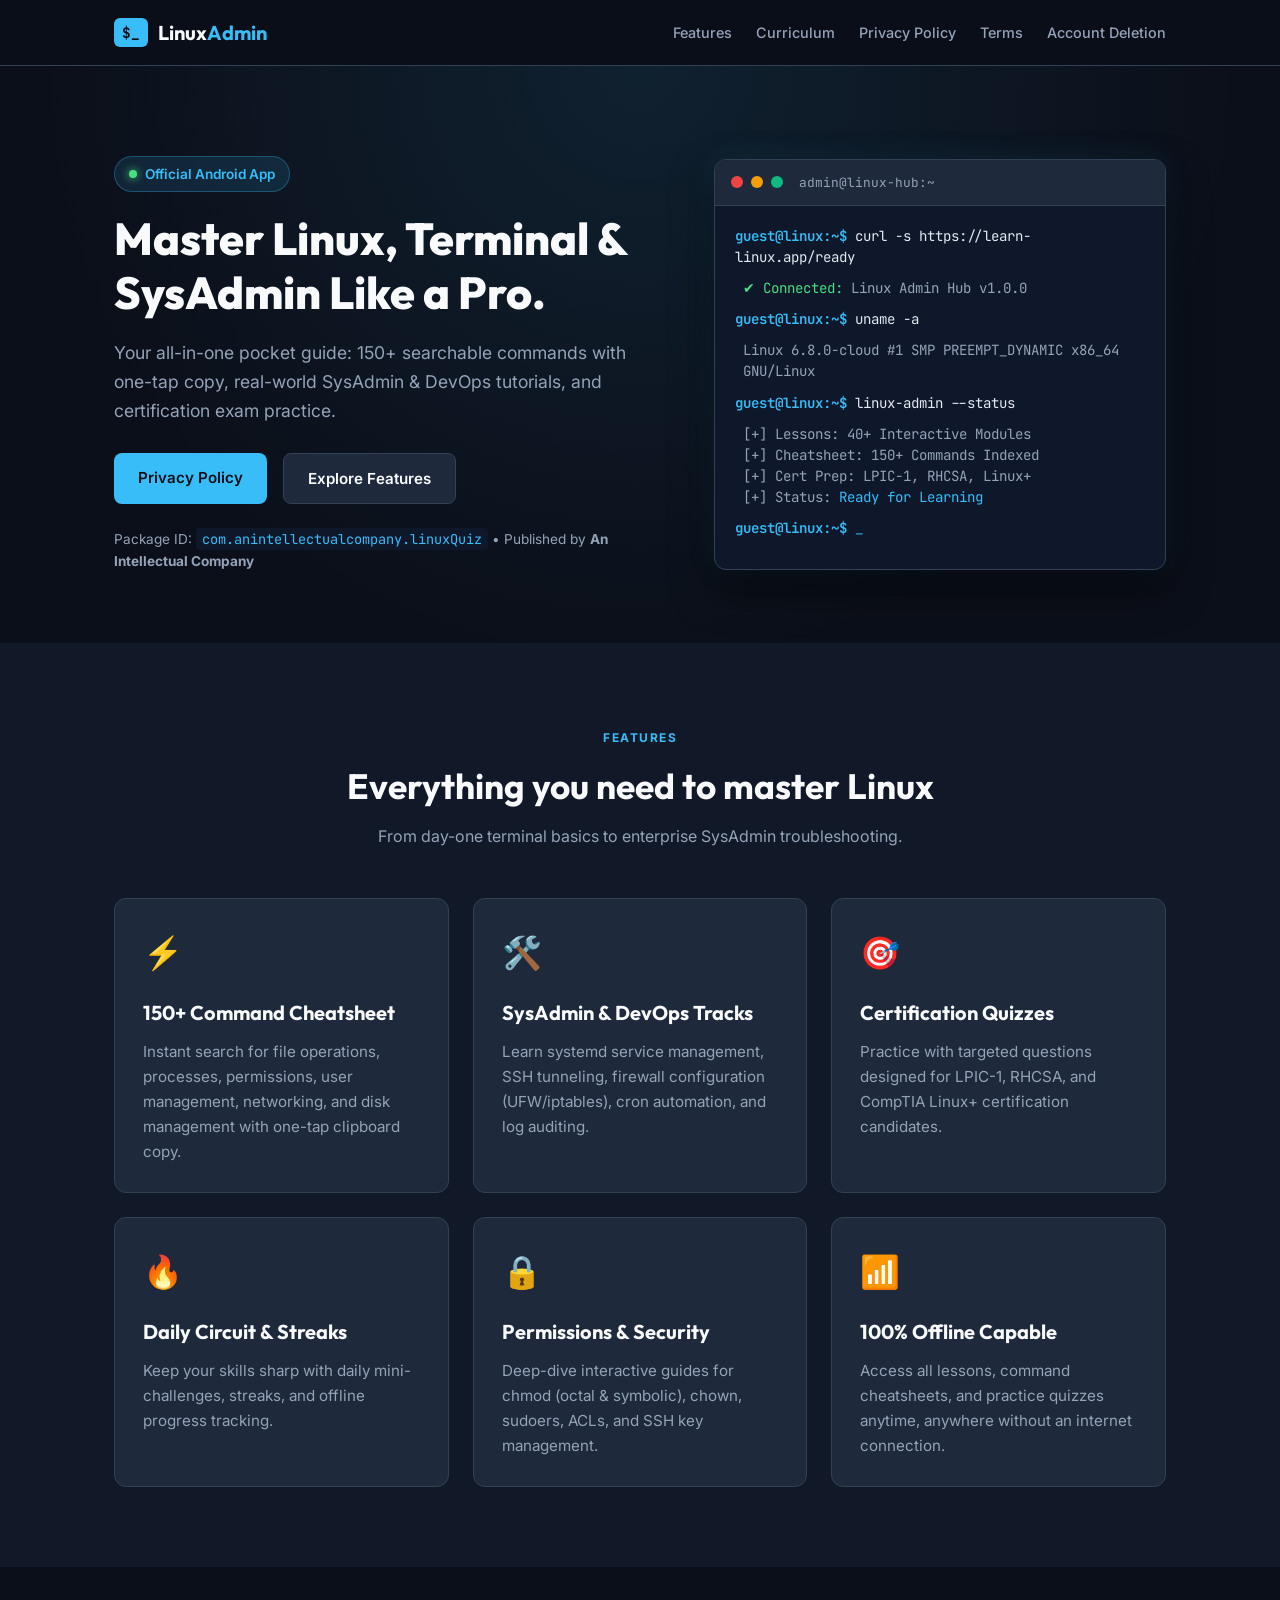
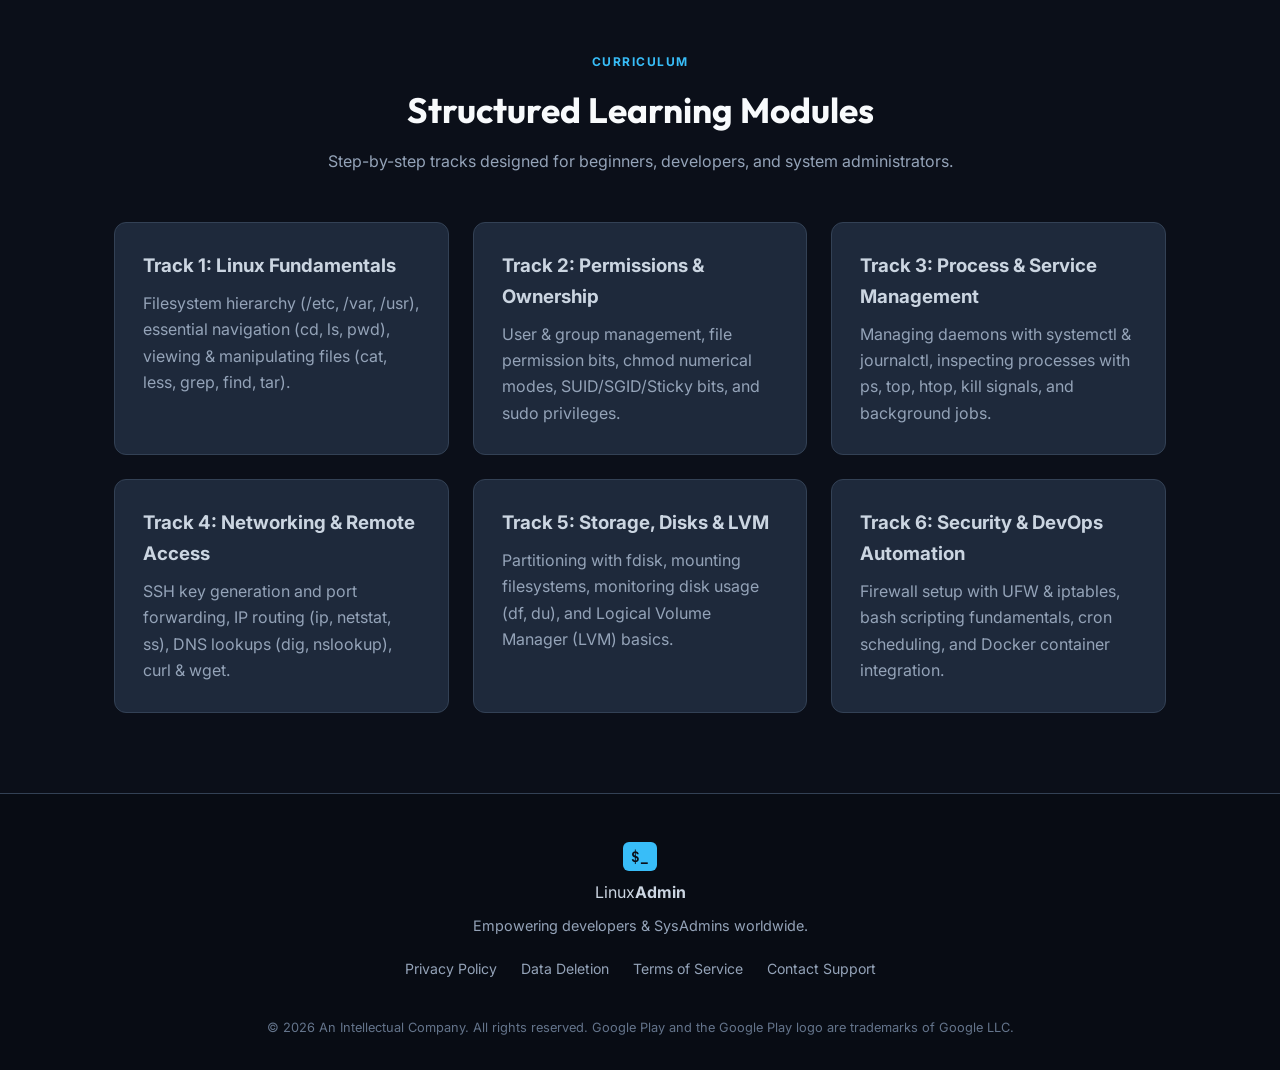
==== index.html @ d14bd43d "feat: complete Linux Admin website, privacy policy, terms, and deletion portal" ====
﻿<!DOCTYPE html>
<html lang="en" data-theme="dark">
<head>
  <meta charset="UTF-8">
  <meta name="viewport" content="width=device-width, initial-scale=1.0">
  <title>Learn Linux: Commands & Admin | Official Android App</title>
  <meta name="description" content="Master Linux commands, terminal cheatsheets, SysAdmin & DevOps guides, and certification exam quizzes with Learn Linux: Commands & Admin.">
  <meta name="author" content="An Intellectual Company">
  <link rel="preconnect" href="https://fonts.googleapis.com">
  <link rel="preconnect" href="https://fonts.gstatic.com" crossorigin>
  <link href="https://fonts.googleapis.com/css2?family=Inter:wght@300;400;500;600;700;800&family=JetBrains+Mono:wght@400;500;600;700&family=Outfit:wght@600;700;800&display=swap" rel="stylesheet">
  <link rel="stylesheet" href="styles.css">
</head>
<body>

  <!-- Navigation -->
  <header class="navbar">
    <div class="nav-container">
      <a href="index.html" class="brand">
        <span class="terminal-icon">$_</span>
        <span>Linux<b>Admin</b></span>
      </a>
      <nav class="nav-links">
        <a href="#features">Features</a>
        <a href="#curriculum">Curriculum</a>
        <a href="privacy.html">Privacy Policy</a>
        <a href="terms.html">Terms</a>
        <a href="delete-account.html">Account Deletion</a>
      </nav>
    </div>
  </header>

  <!-- Hero Section -->
  <section class="hero">
    <div class="container hero-content">
      <div class="hero-text">
        <div class="badge">
          <span class="pulse-dot"></span> Official Android App
        </div>
        <h1>Master Linux, Terminal & SysAdmin Like a Pro.</h1>
        <p>Your all-in-one pocket guide: 150+ searchable commands with one-tap copy, real-world SysAdmin & DevOps tutorials, and certification exam practice.</p>
        <div class="hero-actions">
          <a href="privacy.html" class="btn btn-primary">Privacy Policy</a>
          <a href="#features" class="btn btn-secondary">Explore Features</a>
        </div>
        <div class="meta-tag">
          Package ID: <code>com.anintellectualcompany.linuxQuiz</code> &bull; Published by <b>An Intellectual Company</b>
        </div>
      </div>
      <div class="hero-terminal">
        <div class="terminal-window">
          <div class="terminal-header">
            <span class="dot red"></span>
            <span class="dot yellow"></span>
            <span class="dot green"></span>
            <span class="terminal-title">admin@linux-hub:~</span>
          </div>
          <div class="terminal-body">
            <p><span class="prompt">guest@linux:~$</span> curl -s https://learn-linux.app/ready</p>
            <p class="term-out"><span class="highlight-green">✔ Connected:</span> Linux Admin Hub v1.0.0</p>
            <p><span class="prompt">guest@linux:~$</span> uname -a</p>
            <p class="term-out">Linux 6.8.0-cloud #1 SMP PREEMPT_DYNAMIC x86_64 GNU/Linux</p>
            <p><span class="prompt">guest@linux:~$</span> linux-admin --status</p>
            <p class="term-out">
              [+] Lessons: 40+ Interactive Modules<br>
              [+] Cheatsheet: 150+ Commands Indexed<br>
              [+] Cert Prep: LPIC-1, RHCSA, Linux+<br>
              [+] Status: <span class="highlight-cyan">Ready for Learning</span>
            </p>
            <p><span class="prompt">guest@linux:~$</span> <span class="cursor">_</span></p>
          </div>
        </div>
      </div>
    </div>
  </section>

  <!-- Features Grid -->
  <section id="features" class="features section-padding">
    <div class="container">
      <div class="section-heading">
        <span class="sub-badge">FEATURES</span>
        <h2>Everything you need to master Linux</h2>
        <p>From day-one terminal basics to enterprise SysAdmin troubleshooting.</p>
      </div>
      <div class="features-grid">
        <div class="card feature-card">
          <div class="icon">⚡</div>
          <h3>150+ Command Cheatsheet</h3>
          <p>Instant search for file operations, processes, permissions, user management, networking, and disk management with one-tap clipboard copy.</p>
        </div>
        <div class="card feature-card">
          <div class="icon">🛠️</div>
          <h3>SysAdmin & DevOps Tracks</h3>
          <p>Learn systemd service management, SSH tunneling, firewall configuration (UFW/iptables), cron automation, and log auditing.</p>
        </div>
        <div class="card feature-card">
          <div class="icon">🎯</div>
          <h3>Certification Quizzes</h3>
          <p>Practice with targeted questions designed for LPIC-1, RHCSA, and CompTIA Linux+ certification candidates.</p>
        </div>
        <div class="card feature-card">
          <div class="icon">🔥</div>
          <h3>Daily Circuit & Streaks</h3>
          <p>Keep your skills sharp with daily mini-challenges, streaks, and offline progress tracking.</p>
        </div>
        <div class="card feature-card">
          <div class="icon">🔒</div>
          <h3>Permissions & Security</h3>
          <p>Deep-dive interactive guides for chmod (octal & symbolic), chown, sudoers, ACLs, and SSH key management.</p>
        </div>
        <div class="card feature-card">
          <div class="icon">📶</div>
          <h3>100% Offline Capable</h3>
          <p>Access all lessons, command cheatsheets, and practice quizzes anytime, anywhere without an internet connection.</p>
        </div>
      </div>
    </div>
  </section>

  <!-- Curriculum Section -->
  <section id="curriculum" class="section-padding">
    <div class="container">
      <div class="section-heading">
        <span class="sub-badge">CURRICULUM</span>
        <h2>Structured Learning Modules</h2>
        <p>Step-by-step tracks designed for beginners, developers, and system administrators.</p>
      </div>
      <div class="features-grid">
        <div class="card">
          <h3>Track 1: Linux Fundamentals</h3>
          <p style="color: var(--text-muted); margin-top: 8px;">Filesystem hierarchy (/etc, /var, /usr), essential navigation (cd, ls, pwd), viewing & manipulating files (cat, less, grep, find, tar).</p>
        </div>
        <div class="card">
          <h3>Track 2: Permissions & Ownership</h3>
          <p style="color: var(--text-muted); margin-top: 8px;">User & group management, file permission bits, chmod numerical modes, SUID/SGID/Sticky bits, and sudo privileges.</p>
        </div>
        <div class="card">
          <h3>Track 3: Process & Service Management</h3>
          <p style="color: var(--text-muted); margin-top: 8px;">Managing daemons with systemctl & journalctl, inspecting processes with ps, top, htop, kill signals, and background jobs.</p>
        </div>
        <div class="card">
          <h3>Track 4: Networking & Remote Access</h3>
          <p style="color: var(--text-muted); margin-top: 8px;">SSH key generation and port forwarding, IP routing (ip, netstat, ss), DNS lookups (dig, nslookup), curl & wget.</p>
        </div>
        <div class="card">
          <h3>Track 5: Storage, Disks & LVM</h3>
          <p style="color: var(--text-muted); margin-top: 8px;">Partitioning with fdisk, mounting filesystems, monitoring disk usage (df, du), and Logical Volume Manager (LVM) basics.</p>
        </div>
        <div class="card">
          <h3>Track 6: Security & DevOps Automation</h3>
          <p style="color: var(--text-muted); margin-top: 8px;">Firewall setup with UFW & iptables, bash scripting fundamentals, cron scheduling, and Docker container integration.</p>
        </div>
      </div>
    </div>
  </section>

  <!-- Footer -->
  <footer class="footer">
    <div class="container footer-content">
      <div class="footer-brand">
        <span class="terminal-icon">$_</span>
        <span>Linux<b>Admin</b></span>
        <p class="footer-desc">Empowering developers & SysAdmins worldwide.</p>
      </div>
      <div class="footer-links">
        <a href="privacy.html">Privacy Policy</a>
        <a href="delete-account.html">Data Deletion</a>
        <a href="terms.html">Terms of Service</a>
        <a href="mailto:anintellectualcompany@gmail.com">Contact Support</a>
      </div>
      <div class="footer-bottom">
        &copy; 2026 An Intellectual Company. All rights reserved. Google Play and the Google Play logo are trademarks of Google LLC.
      </div>
    </div>
  </footer>

</body>
</html>
---- styles.css ----
﻿:root {
  --bg: #0b0f19;
  --bg-alt: #111827;
  --card-bg: #1e293b;
  --card-hover: #24344d;
  --border: #334155;
  --text: #cbd5e1;
  --text-muted: #94a3b8;
  --heading: #f8fafc;
  --accent-cyan: #38bdf8;
  --accent-green: #4ade80;
  --accent-purple: #818cf8;
  --code-bg: #0f172a;
}

* {
  box-sizing: border-box;
  margin: 0;
  padding: 0;
}

body {
  font-family: 'Inter', -apple-system, BlinkMacSystemFont, sans-serif;
  background-color: var(--bg);
  color: var(--text);
  line-height: 1.65;
  overflow-x: hidden;
}

.container {
  max-width: 1100px;
  margin: 0 auto;
  padding: 0 24px;
}

.section-padding {
  padding: 80px 0;
}

/* Navbar */
.navbar {
  position: sticky;
  top: 0;
  z-index: 100;
  background: rgba(11, 15, 25, 0.85);
  backdrop-filter: blur(12px);
  border-bottom: 1px solid var(--border);
  padding: 16px 0;
}

.nav-container {
  max-width: 1100px;
  margin: 0 auto;
  padding: 0 24px;
  display: flex;
  justify-content: space-between;
  align-items: center;
}

.brand {
  display: flex;
  align-items: center;
  gap: 10px;
  text-decoration: none;
  color: var(--heading);
  font-size: 1.25rem;
  font-weight: 700;
  font-family: 'Outfit', sans-serif;
}

.terminal-icon {
  font-family: 'JetBrains Mono', monospace;
  background: var(--accent-cyan);
  color: #0b0f19;
  padding: 3px 8px;
  border-radius: 6px;
  font-size: 0.9rem;
  font-weight: 700;
}

.brand b {
  color: var(--accent-cyan);
}

.nav-links {
  display: flex;
  gap: 24px;
}

.nav-links a {
  color: var(--text-muted);
  text-decoration: none;
  font-size: 0.9rem;
  font-weight: 500;
  transition: color 0.2s;
}

.nav-links a:hover, .nav-links a.active {
  color: var(--accent-cyan);
}

/* Hero */
.hero {
  padding: 90px 0 70px;
  background: radial-gradient(circle at top center, rgba(56, 189, 248, 0.1) 0%, transparent 70%);
}

.hero-content {
  display: grid;
  grid-template-columns: 1.1fr 0.9fr;
  gap: 48px;
  align-items: center;
}

.badge {
  display: inline-flex;
  align-items: center;
  gap: 8px;
  background: rgba(56, 189, 248, 0.12);
  border: 1px solid rgba(56, 189, 248, 0.3);
  color: var(--accent-cyan);
  padding: 6px 14px;
  border-radius: 999px;
  font-size: 0.85rem;
  font-weight: 600;
  margin-bottom: 20px;
}

.badge.green {
  background: rgba(74, 222, 128, 0.12);
  border-color: rgba(74, 222, 128, 0.3);
  color: var(--accent-green);
}

.pulse-dot {
  width: 8px;
  height: 8px;
  background: var(--accent-green);
  border-radius: 50%;
  box-shadow: 0 0 8px var(--accent-green);
}

.hero-text h1 {
  font-family: 'Outfit', sans-serif;
  font-size: 2.8rem;
  line-height: 1.2;
  color: var(--heading);
  margin-bottom: 18px;
  font-weight: 800;
}

.hero-text p {
  font-size: 1.1rem;
  color: var(--text-muted);
  margin-bottom: 28px;
}

.hero-actions {
  display: flex;
  gap: 16px;
  margin-bottom: 24px;
}

.btn {
  padding: 12px 24px;
  border-radius: 8px;
  font-weight: 600;
  font-size: 0.95rem;
  text-decoration: none;
  display: inline-block;
  transition: all 0.2s;
}

.btn-primary {
  background: var(--accent-cyan);
  color: #0b0f19;
}

.btn-primary:hover {
  background: #7dd3fc;
  transform: translateY(-2px);
}

.btn-secondary {
  background: var(--card-bg);
  color: var(--heading);
  border: 1px solid var(--border);
}

.btn-secondary:hover {
  background: var(--card-hover);
  border-color: var(--accent-cyan);
}

.meta-tag {
  font-size: 0.85rem;
  color: var(--text-muted);
}

.meta-tag code {
  font-family: 'JetBrains Mono', monospace;
  background: var(--code-bg);
  padding: 2px 6px;
  border-radius: 4px;
  color: var(--accent-cyan);
}

/* Terminal Mockup */
.terminal-window {
  background: #0f172a;
  border: 1px solid var(--border);
  border-radius: 12px;
  overflow: hidden;
  box-shadow: 0 20px 40px rgba(0, 0, 0, 0.5), 0 0 30px rgba(56, 189, 248, 0.1);
}

.terminal-header {
  background: #1e293b;
  padding: 12px 16px;
  display: flex;
  align-items: center;
  gap: 8px;
  border-bottom: 1px solid var(--border);
}

.dot {
  width: 12px;
  height: 12px;
  border-radius: 50%;
}
.dot.red { background: #ef4444; }
.dot.yellow { background: #f59e0b; }
.dot.green { background: #10b981; }

.terminal-title {
  font-family: 'JetBrains Mono', monospace;
  font-size: 0.8rem;
  color: var(--text-muted);
  margin-left: 8px;
}

.terminal-body {
  padding: 20px;
  font-family: 'JetBrains Mono', monospace;
  font-size: 0.88rem;
  color: #e2e8f0;
}

.terminal-body p {
  margin-bottom: 10px;
  line-height: 1.5;
}

.prompt {
  color: var(--accent-cyan);
  font-weight: 600;
}

.term-out {
  color: var(--text-muted);
  padding-left: 8px;
}

.highlight-green { color: var(--accent-green); }
.highlight-cyan { color: var(--accent-cyan); }
.cursor { animation: blink 1s infinite; color: var(--accent-cyan); }

@keyframes blink { 0%, 100% { opacity: 1; } 50% { opacity: 0; } }

/* Features */
.features {
  background: var(--bg-alt);
}

.section-heading {
  text-align: center;
  margin-bottom: 48px;
}

.sub-badge {
  font-size: 0.75rem;
  font-weight: 700;
  letter-spacing: 1.5px;
  color: var(--accent-cyan);
}

.section-heading h2 {
  font-family: 'Outfit', sans-serif;
  font-size: 2.2rem;
  color: var(--heading);
  margin: 8px 0;
}

.section-heading p {
  color: var(--text-muted);
  font-size: 1rem;
}

.features-grid {
  display: grid;
  grid-template-columns: repeat(auto-fit, minmax(320px, 1fr));
  gap: 24px;
}

.card {
  background: var(--card-bg);
  border: 1px solid var(--border);
  border-radius: 12px;
  padding: 28px;
  transition: all 0.2s ease;
}

.feature-card:hover {
  transform: translateY(-4px);
  border-color: var(--accent-cyan);
  box-shadow: 0 10px 25px rgba(0, 0, 0, 0.3);
}

.feature-card .icon {
  font-size: 2rem;
  margin-bottom: 16px;
}

.feature-card h3 {
  font-family: 'Outfit', sans-serif;
  color: var(--heading);
  font-size: 1.25rem;
  margin-bottom: 10px;
}

.feature-card p {
  color: var(--text-muted);
  font-size: 0.95rem;
}

/* Document & Policy Styles */
.policy-container {
  max-width: 900px;
  margin: 40px auto 80px;
  padding: 0 24px;
}

.policy-box {
  background: var(--card-bg);
  border: 1px solid var(--border);
  border-radius: 16px;
  padding: 40px;
  box-shadow: 0 10px 30px rgba(0, 0, 0, 0.3);
}

.policy-header {
  border-bottom: 1px solid var(--border);
  padding-bottom: 24px;
  margin-bottom: 32px;
}

.policy-header h1 {
  font-family: 'Outfit', sans-serif;
  color: var(--heading);
  font-size: 2.2rem;
  margin: 12px 0 8px;
}

.policy-meta {
  font-size: 0.88rem;
  color: var(--text-muted);
}

.policy-meta code {
  font-family: 'JetBrains Mono', monospace;
  color: var(--accent-cyan);
}

.policy-content h2 {
  font-family: 'Outfit', sans-serif;
  color: var(--heading);
  font-size: 1.4rem;
  margin: 32px 0 12px;
  border-bottom: 1px solid var(--border);
  padding-bottom: 8px;
}

.policy-content h3 {
  color: var(--heading);
  font-size: 1.15rem;
  margin: 20px 0 8px;
}

.policy-content p {
  color: var(--text);
  margin-bottom: 14px;
}

.inner-card {
  background: #111827;
  padding: 20px;
  margin: 16px 0;
  border-left: 4px solid var(--accent-cyan);
}

.inner-card.highlight-box {
  border-left-color: var(--accent-green);
  background: rgba(16, 185, 129, 0.05);
}

.inner-card h4 {
  color: var(--heading);
  margin-bottom: 8px;
  font-size: 1.05rem;
}

.policy-content ul {
  padding-left: 24px;
  margin-bottom: 16px;
}

.policy-content li {
  margin-bottom: 8px;
  color: var(--text);
}

.policy-content code {
  font-family: 'JetBrains Mono', monospace;
  background: var(--code-bg);
  padding: 2px 6px;
  border-radius: 4px;
  color: var(--accent-cyan);
  font-size: 0.9em;
}

.policy-content a {
  color: var(--accent-cyan);
  text-decoration: none;
}

.policy-content a:hover {
  text-decoration: underline;
}

/* Footer */
.footer {
  background: #080c14;
  border-top: 1px solid var(--border);
  padding: 48px 0 32px;
}

.footer-content {
  display: flex;
  flex-direction: column;
  align-items: center;
  text-align: center;
  gap: 20px;
}

.footer-brand {
  display: flex;
  flex-direction: column;
  align-items: center;
  gap: 8px;
}

.footer-desc {
  font-size: 0.9rem;
  color: var(--text-muted);
}

.footer-links {
  display: flex;
  gap: 24px;
  flex-wrap: wrap;
  justify-content: center;
}

.footer-links a {
  color: var(--text-muted);
  text-decoration: none;
  font-size: 0.88rem;
}

.footer-links a:hover {
  color: var(--accent-cyan);
}

.footer-bottom {
  font-size: 0.8rem;
  color: #64748b;
  margin-top: 16px;
}

@media (max-width: 768px) {
  .hero-content {
    grid-template-columns: 1fr;
  }
  .hero-text h1 {
    font-size: 2.1rem;
  }
  .nav-links {
    display: none;
  }
  .policy-box {
    padding: 24px;
  }
}
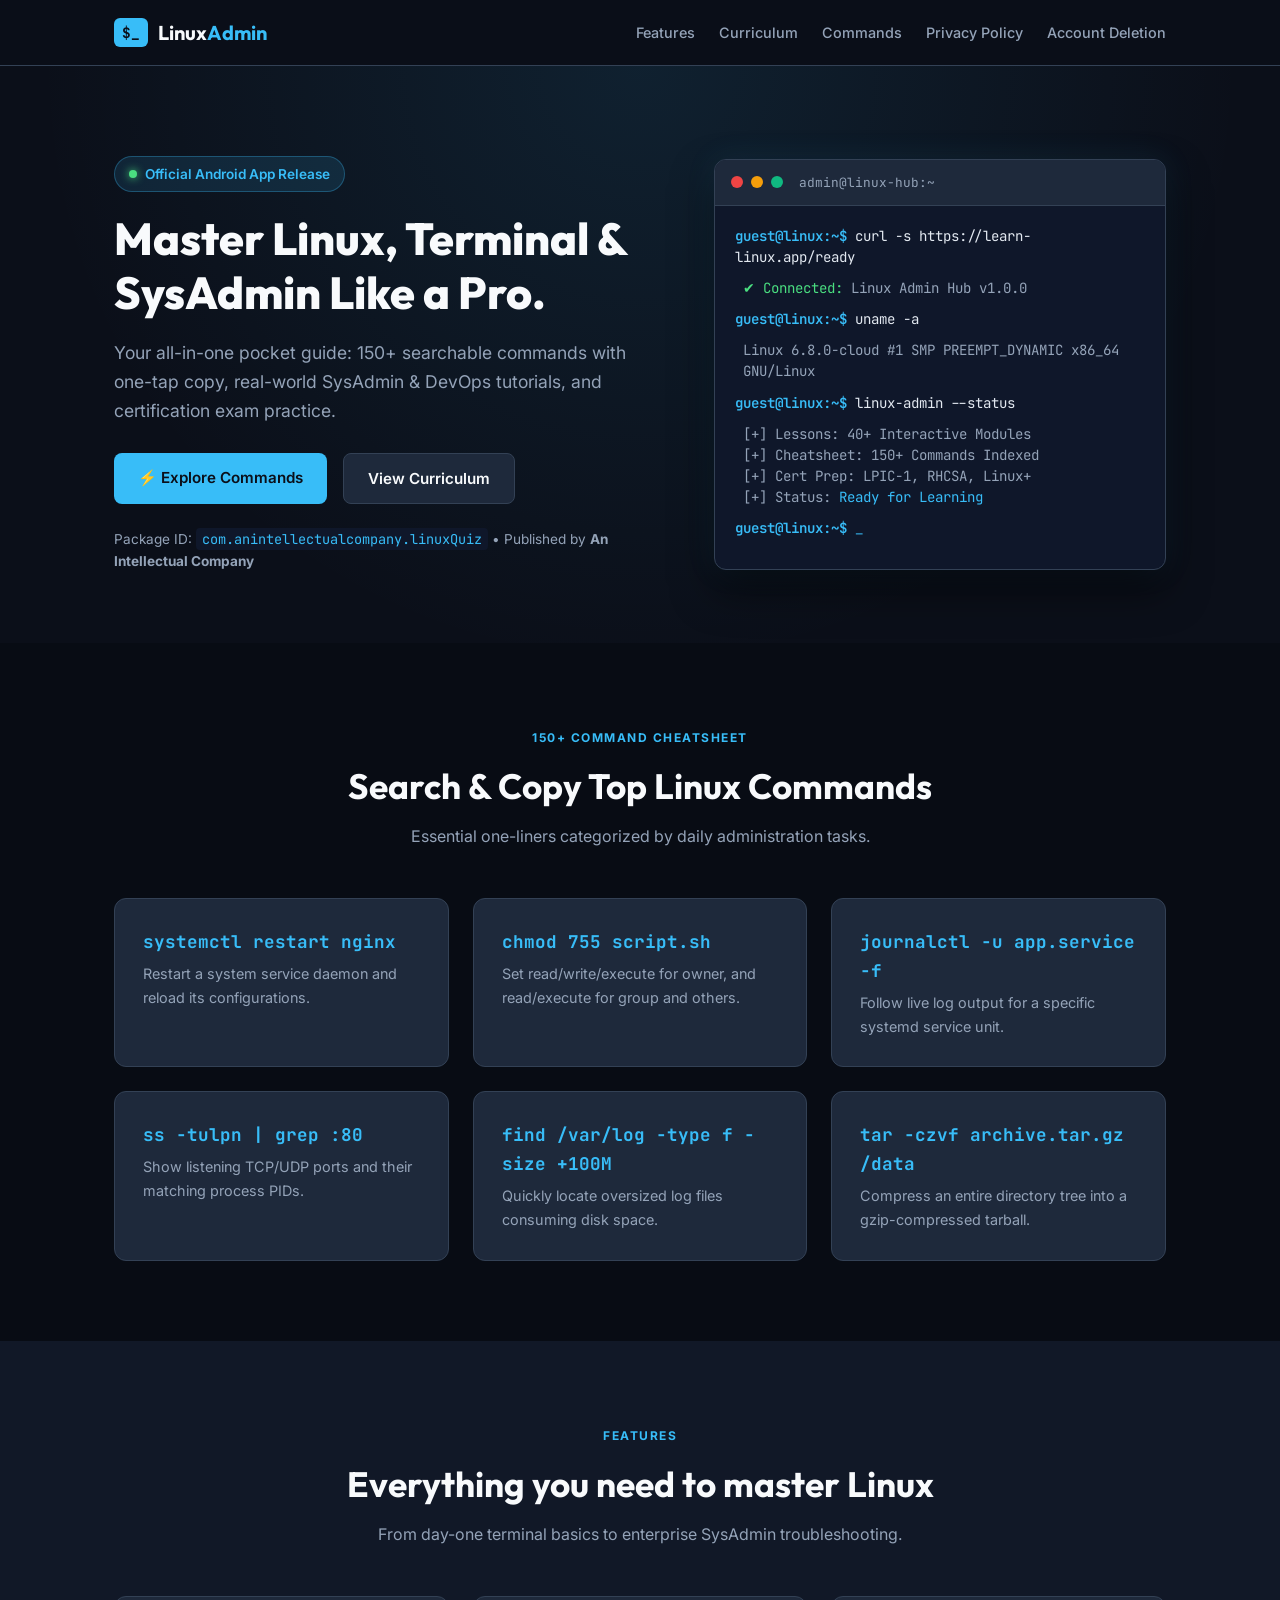
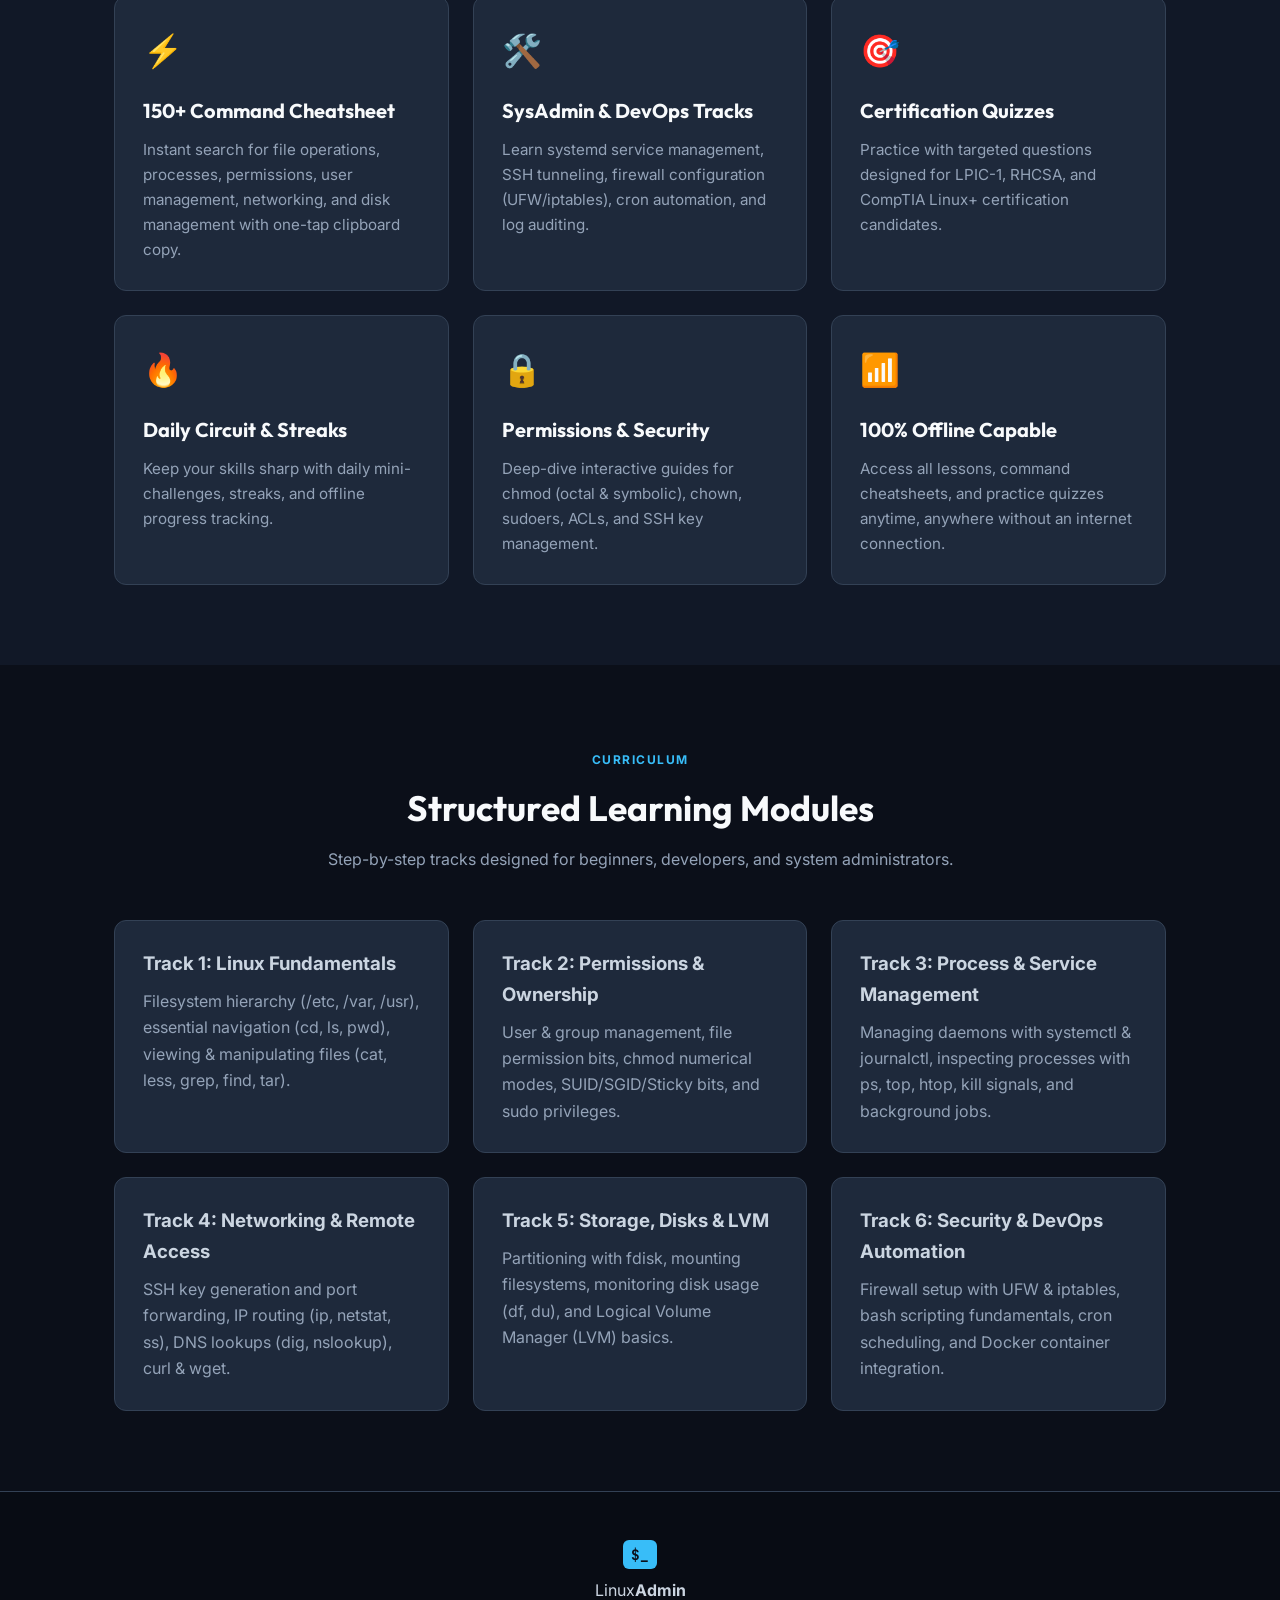
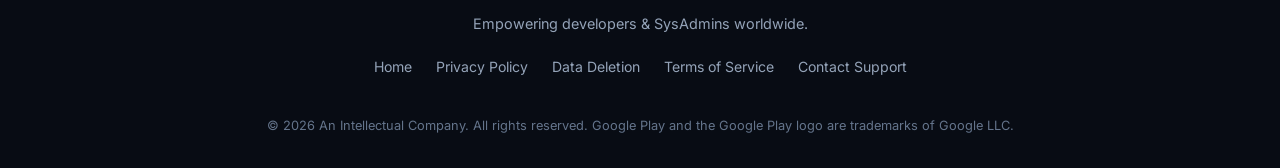
==== commit d55fd322: "feat: upgrade landing page to full product showcase" ====
--- a/index.html
+++ b/index.html
@@ -3,12 +3,11 @@
 <head>
   <meta charset="UTF-8">
   <meta name="viewport" content="width=device-width, initial-scale=1.0">
-  <title>Learn Linux: Commands & Admin | Official Android App</title>
-  <meta name="description" content="Master Linux commands, terminal cheatsheets, SysAdmin & DevOps guides, and certification exam quizzes with Learn Linux: Commands & Admin.">
-  <meta name="author" content="An Intellectual Company">
+  <title>Linux Admin: Learn & Commands | Master Terminal & SysAdmin</title>
+  <meta name="description" content="Master Linux commands, terminal cheatsheets, SysAdmin & DevOps guides, and certification exam quizzes with Linux Admin: Learn & Commands.">
   <link rel="preconnect" href="https://fonts.googleapis.com">
   <link rel="preconnect" href="https://fonts.gstatic.com" crossorigin>
-  <link href="https://fonts.googleapis.com/css2?family=Inter:wght@300;400;500;600;700;800&family=JetBrains+Mono:wght@400;500;600;700&family=Outfit:wght@600;700;800&display=swap" rel="stylesheet">
+  <link href="https://fonts.googleapis.com/css2?family=Inter:wght@300;400;500;600;700;800&family=JetBrains+Mono:wght@400;500;600;700&family=Outfit:wght@600;700;800;900&display=swap" rel="stylesheet">
   <link rel="stylesheet" href="styles.css">
 </head>
 <body>
@@ -23,8 +22,8 @@
       <nav class="nav-links">
         <a href="#features">Features</a>
         <a href="#curriculum">Curriculum</a>
+        <a href="#cheatsheet">Commands</a>
         <a href="privacy.html">Privacy Policy</a>
-        <a href="terms.html">Terms</a>
         <a href="delete-account.html">Account Deletion</a>
       </nav>
     </div>
@@ -35,13 +34,13 @@
     <div class="container hero-content">
       <div class="hero-text">
         <div class="badge">
-          <span class="pulse-dot"></span> Official Android App
-        </div>
-        <h1>Master Linux, Terminal & SysAdmin Like a Pro.</h1>
+          <span class="pulse-dot"></span> Official Android App Release
+        </div>
+        <h1>Master Linux, Terminal & SysAdmin <span>Like a Pro.</span></h1>
         <p>Your all-in-one pocket guide: 150+ searchable commands with one-tap copy, real-world SysAdmin & DevOps tutorials, and certification exam practice.</p>
         <div class="hero-actions">
-          <a href="privacy.html" class="btn btn-primary">Privacy Policy</a>
-          <a href="#features" class="btn btn-secondary">Explore Features</a>
+          <a href="#cheatsheet" class="btn btn-primary">⚡ Explore Commands</a>
+          <a href="#curriculum" class="btn btn-secondary">View Curriculum</a>
         </div>
         <div class="meta-tag">
           Package ID: <code>com.anintellectualcompany.linuxQuiz</code> &bull; Published by <b>An Intellectual Company</b>
@@ -74,6 +73,49 @@
     </div>
   </section>
 
+  <!-- Cheatsheet Preview Section -->
+  <section id="cheatsheet" class="section-padding" style="background: #080c14;">
+    <div class="container">
+      <div class="section-heading">
+        <span class="sub-badge">150+ COMMAND CHEATSHEET</span>
+        <h2>Search & Copy Top Linux Commands</h2>
+        <p>Essential one-liners categorized by daily administration tasks.</p>
+      </div>
+
+      <div class="features-grid">
+        <div class="card">
+          <div style="font-family: 'JetBrains Mono', monospace; font-size: 1.1rem; color: var(--accent-cyan); font-weight: 700; margin-bottom: 6px;">systemctl restart nginx</div>
+          <p style="color: var(--text-muted); font-size: 0.9rem;">Restart a system service daemon and reload its configurations.</p>
+        </div>
+
+        <div class="card">
+          <div style="font-family: 'JetBrains Mono', monospace; font-size: 1.1rem; color: var(--accent-cyan); font-weight: 700; margin-bottom: 6px;">chmod 755 script.sh</div>
+          <p style="color: var(--text-muted); font-size: 0.9rem;">Set read/write/execute for owner, and read/execute for group and others.</p>
+        </div>
+
+        <div class="card">
+          <div style="font-family: 'JetBrains Mono', monospace; font-size: 1.1rem; color: var(--accent-cyan); font-weight: 700; margin-bottom: 6px;">journalctl -u app.service -f</div>
+          <p style="color: var(--text-muted); font-size: 0.9rem;">Follow live log output for a specific systemd service unit.</p>
+        </div>
+
+        <div class="card">
+          <div style="font-family: 'JetBrains Mono', monospace; font-size: 1.1rem; color: var(--accent-cyan); font-weight: 700; margin-bottom: 6px;">ss -tulpn | grep :80</div>
+          <p style="color: var(--text-muted); font-size: 0.9rem;">Show listening TCP/UDP ports and their matching process PIDs.</p>
+        </div>
+
+        <div class="card">
+          <div style="font-family: 'JetBrains Mono', monospace; font-size: 1.1rem; color: var(--accent-cyan); font-weight: 700; margin-bottom: 6px;">find /var/log -type f -size +100M</div>
+          <p style="color: var(--text-muted); font-size: 0.9rem;">Quickly locate oversized log files consuming disk space.</p>
+        </div>
+
+        <div class="card">
+          <div style="font-family: 'JetBrains Mono', monospace; font-size: 1.1rem; color: var(--accent-cyan); font-weight: 700; margin-bottom: 6px;">tar -czvf archive.tar.gz /data</div>
+          <p style="color: var(--text-muted); font-size: 0.9rem;">Compress an entire directory tree into a gzip-compressed tarball.</p>
+        </div>
+      </div>
+    </div>
+  </section>
+
   <!-- Features Grid -->
   <section id="features" class="features section-padding">
     <div class="container">
@@ -163,6 +205,7 @@
         <p class="footer-desc">Empowering developers & SysAdmins worldwide.</p>
       </div>
       <div class="footer-links">
+        <a href="index.html">Home</a>
         <a href="privacy.html">Privacy Policy</a>
         <a href="delete-account.html">Data Deletion</a>
         <a href="terms.html">Terms of Service</a>
